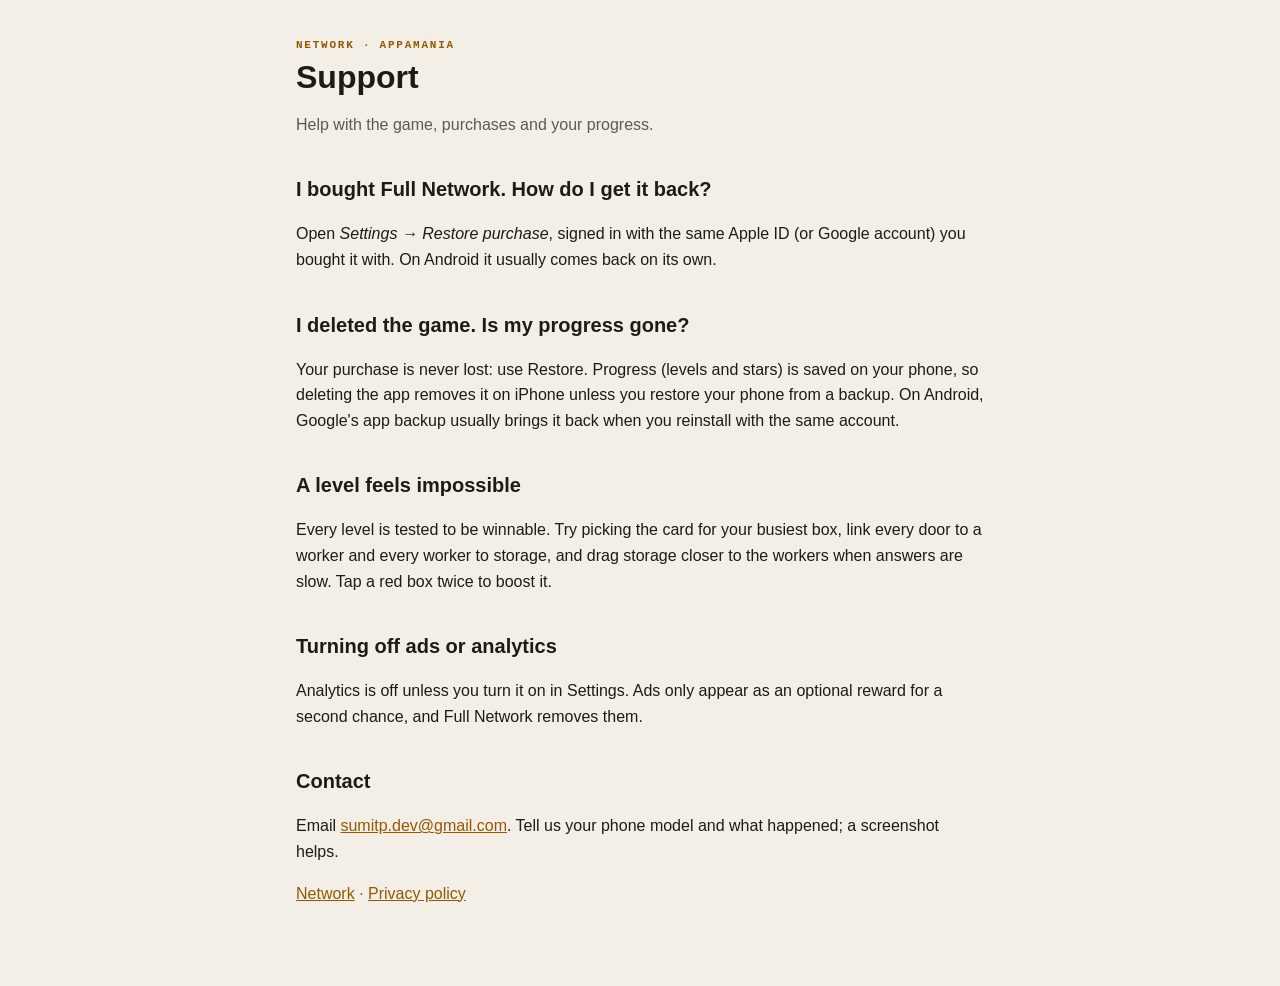
==== support.html @ c1f8cf1d "Privacy policy and support pages for Network Co-Authored-By: Claude Opus 5.5 <noreply@anthropic.com>" ====
<!doctype html>
<html lang="en"><head><meta charset="utf-8"><meta name="viewport" content="width=device-width,initial-scale=1">
<title>Support — Network</title><link rel="stylesheet" href="style.css"></head>
<body><main>
<div class="eyebrow">Network · Appamania</div>
<h1>Support</h1>
<p class="muted">Help with the game, purchases and your progress.</p>

<h2>I bought Full Network. How do I get it back?</h2>
<p>Open <em>Settings → Restore purchase</em>, signed in with the same Apple ID (or Google account) you bought it with. On Android it usually comes back on its own.</p>

<h2>I deleted the game. Is my progress gone?</h2>
<p>Your purchase is never lost: use Restore. Progress (levels and stars) is saved on your phone, so deleting the app removes it on iPhone unless you restore your phone from a backup. On Android, Google's app backup usually brings it back when you reinstall with the same account.</p>

<h2>A level feels impossible</h2>
<p>Every level is tested to be winnable. Try picking the card for your busiest box, link every door to a worker and every worker to storage, and drag storage closer to the workers when answers are slow. Tap a red box twice to boost it.</p>

<h2>Turning off ads or analytics</h2>
<p>Analytics is off unless you turn it on in Settings. Ads only appear as an optional reward for a second chance, and Full Network removes them.</p>

<h2>Contact</h2>
<p>Email <a href="mailto:sumitp.dev@gmail.com">sumitp.dev@gmail.com</a>. Tell us your phone model and what happened; a screenshot helps.</p>

<p class="muted"><a href="index.html">Network</a> · <a href="privacy.html">Privacy policy</a></p>
</main></body></html>
---- style.css ----
:root{--bg:#120F0C;--surface:#181512;--raised:#221F1B;--text:#F4F1ED;--muted:#A8A49E;--border:#36322E;--accent:#E0A63F}
@media (prefers-color-scheme: light){:root{--bg:#F4EFE6;--surface:#FBF8F2;--raised:#FFFFFF;--text:#1E1A16;--muted:#5E5852;--border:#D9D1C4;--accent:#935800}}
*{box-sizing:border-box}
body{margin:0;background:var(--bg);color:var(--text);font:16px/1.6 -apple-system,BlinkMacSystemFont,"Segoe UI",Roboto,sans-serif}
main{max-width:720px;margin:0 auto;padding:40px 16px 64px}
.eyebrow{font:600 11px/1 ui-monospace,SFMono-Regular,Menlo,monospace;letter-spacing:.16em;text-transform:uppercase;color:var(--accent)}
h1{font-size:32px;line-height:1.15;margin:8px 0 4px}
h2{font-size:20px;margin:36px 0 8px}
p,li{color:var(--text)}
.muted{color:var(--muted)}
a{color:var(--accent)}
table{width:100%;border-collapse:collapse;margin:12px 0;font-size:15px}
th,td{text-align:left;vertical-align:top;padding:10px 8px;border-bottom:1px solid var(--border)}
th{font-weight:600;color:var(--muted);font-size:13px}
.card{background:var(--surface);border:1px solid var(--border);border-radius:10px;padding:16px;margin:16px 0}
nav a{margin-right:16px}
@media (max-width:560px){table,thead,tbody,tr,th,td{display:block}thead{display:none}td{border:none;padding:4px 0}tr{border-bottom:1px solid var(--border);padding:10px 0}}
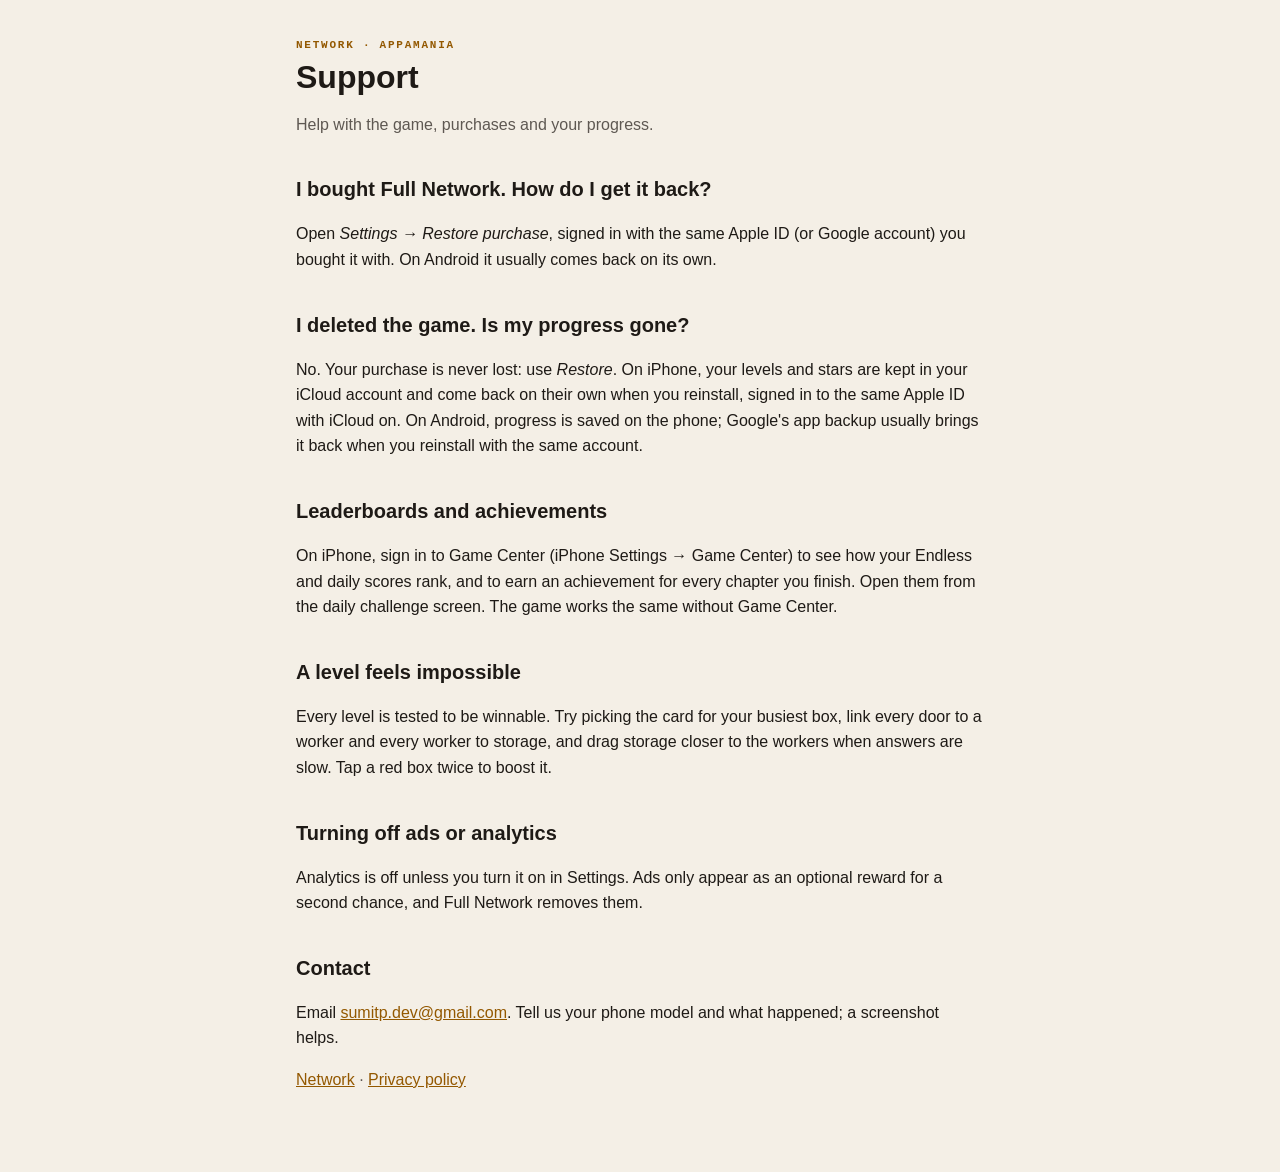
==== commit 2627e1db: "Privacy and support: iCloud progress backup and Game Center Co-Authored-By: Claude Opus 5.5 <noreply" ====
--- a/support.html
+++ b/support.html
@@ -10,8 +10,10 @@
 <p>Open <em>Settings → Restore purchase</em>, signed in with the same Apple ID (or Google account) you bought it with. On Android it usually comes back on its own.</p>
 
 <h2>I deleted the game. Is my progress gone?</h2>
-<p>Your purchase is never lost: use Restore. Progress (levels and stars) is saved on your phone, so deleting the app removes it on iPhone unless you restore your phone from a backup. On Android, Google's app backup usually brings it back when you reinstall with the same account.</p>
+<p>No. Your purchase is never lost: use <em>Restore</em>. On iPhone, your levels and stars are kept in your iCloud account and come back on their own when you reinstall, signed in to the same Apple ID with iCloud on. On Android, progress is saved on the phone; Google's app backup usually brings it back when you reinstall with the same account.</p>
 
+<h2>Leaderboards and achievements</h2>
+<p>On iPhone, sign in to Game Center (iPhone Settings → Game Center) to see how your Endless and daily scores rank, and to earn an achievement for every chapter you finish. Open them from the daily challenge screen. The game works the same without Game Center.</p>
 <h2>A level feels impossible</h2>
 <p>Every level is tested to be winnable. Try picking the card for your busiest box, link every door to a worker and every worker to storage, and drag storage closer to the workers when answers are slow. Tap a red box twice to boost it.</p>
 
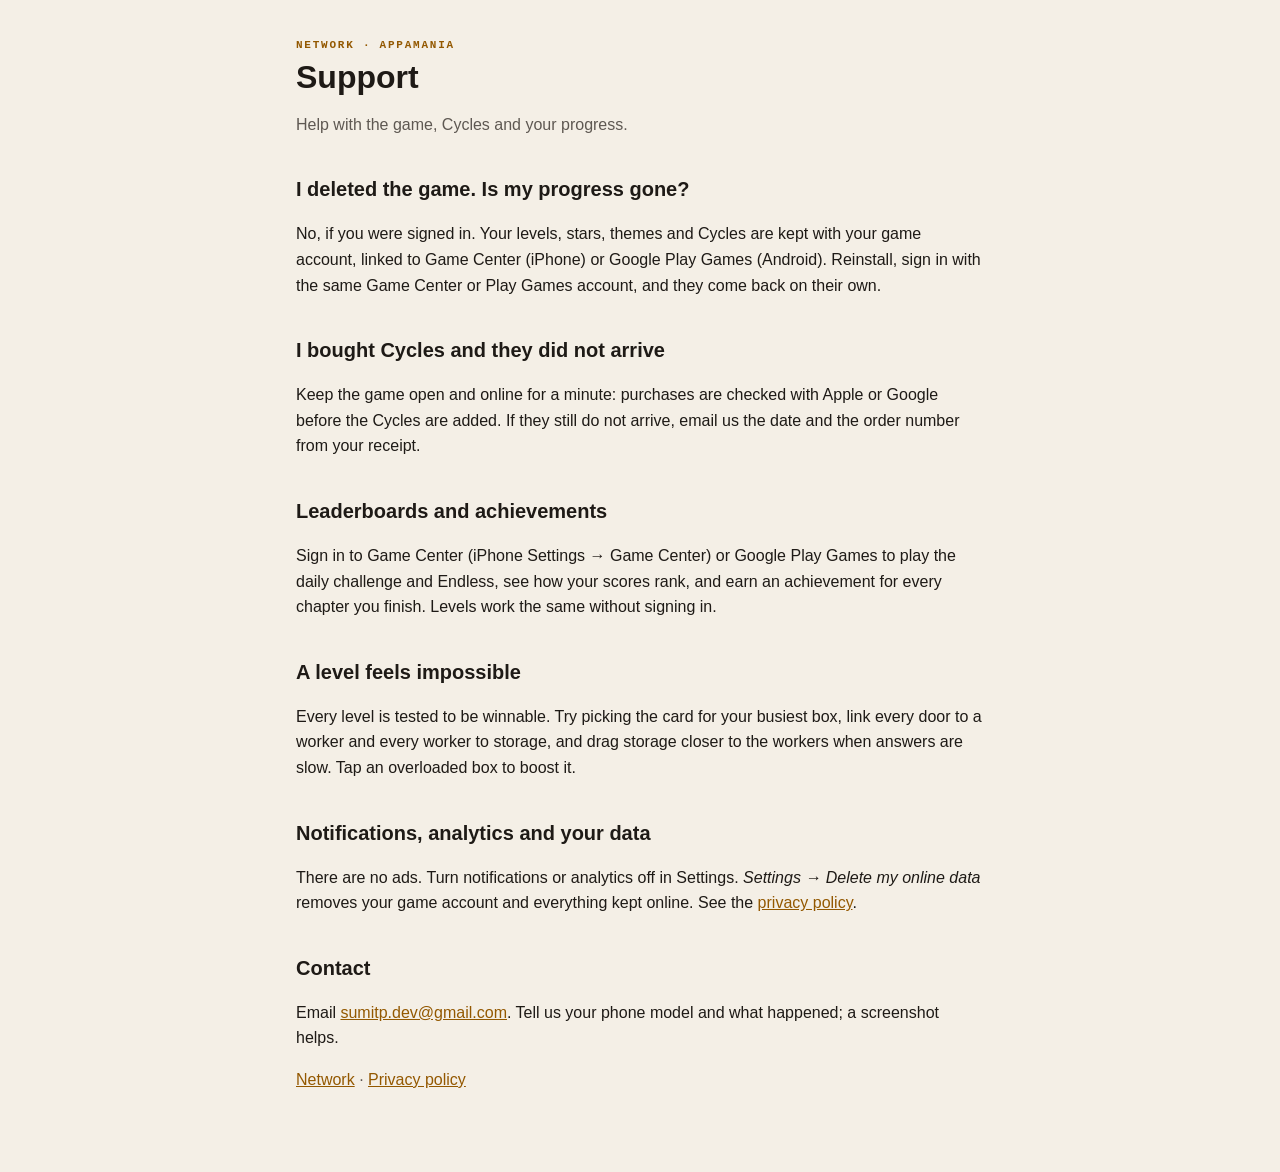
==== commit 0b8cb3cc: "Privacy and support: no ads, game account, Cycles, notifications, Play Games The pages described the" ====
--- a/support.html
+++ b/support.html
@@ -4,21 +4,22 @@
 <body><main>
 <div class="eyebrow">Network · Appamania</div>
 <h1>Support</h1>
-<p class="muted">Help with the game, purchases and your progress.</p>
-
-<h2>I bought Full Network. How do I get it back?</h2>
-<p>Open <em>Settings → Restore purchase</em>, signed in with the same Apple ID (or Google account) you bought it with. On Android it usually comes back on its own.</p>
+<p class="muted">Help with the game, Cycles and your progress.</p>
 
 <h2>I deleted the game. Is my progress gone?</h2>
-<p>No. Your purchase is never lost: use <em>Restore</em>. On iPhone, your levels and stars are kept in your iCloud account and come back on their own when you reinstall, signed in to the same Apple ID with iCloud on. On Android, progress is saved on the phone; Google's app backup usually brings it back when you reinstall with the same account.</p>
+<p>No, if you were signed in. Your levels, stars, themes and Cycles are kept with your game account, linked to Game Center (iPhone) or Google Play Games (Android). Reinstall, sign in with the same Game Center or Play Games account, and they come back on their own.</p>
+
+<h2>I bought Cycles and they did not arrive</h2>
+<p>Keep the game open and online for a minute: purchases are checked with Apple or Google before the Cycles are added. If they still do not arrive, email us the date and the order number from your receipt.</p>
 
 <h2>Leaderboards and achievements</h2>
-<p>On iPhone, sign in to Game Center (iPhone Settings → Game Center) to see how your Endless and daily scores rank, and to earn an achievement for every chapter you finish. Open them from the daily challenge screen. The game works the same without Game Center.</p>
+<p>Sign in to Game Center (iPhone Settings → Game Center) or Google Play Games to play the daily challenge and Endless, see how your scores rank, and earn an achievement for every chapter you finish. Levels work the same without signing in.</p>
+
 <h2>A level feels impossible</h2>
-<p>Every level is tested to be winnable. Try picking the card for your busiest box, link every door to a worker and every worker to storage, and drag storage closer to the workers when answers are slow. Tap a red box twice to boost it.</p>
+<p>Every level is tested to be winnable. Try picking the card for your busiest box, link every door to a worker and every worker to storage, and drag storage closer to the workers when answers are slow. Tap an overloaded box to boost it.</p>
 
-<h2>Turning off ads or analytics</h2>
-<p>Analytics is off unless you turn it on in Settings. Ads only appear as an optional reward for a second chance, and Full Network removes them.</p>
+<h2>Notifications, analytics and your data</h2>
+<p>There are no ads. Turn notifications or analytics off in Settings. <em>Settings → Delete my online data</em> removes your game account and everything kept online. See the <a href="privacy.html">privacy policy</a>.</p>
 
 <h2>Contact</h2>
 <p>Email <a href="mailto:sumitp.dev@gmail.com">sumitp.dev@gmail.com</a>. Tell us your phone model and what happened; a screenshot helps.</p>
